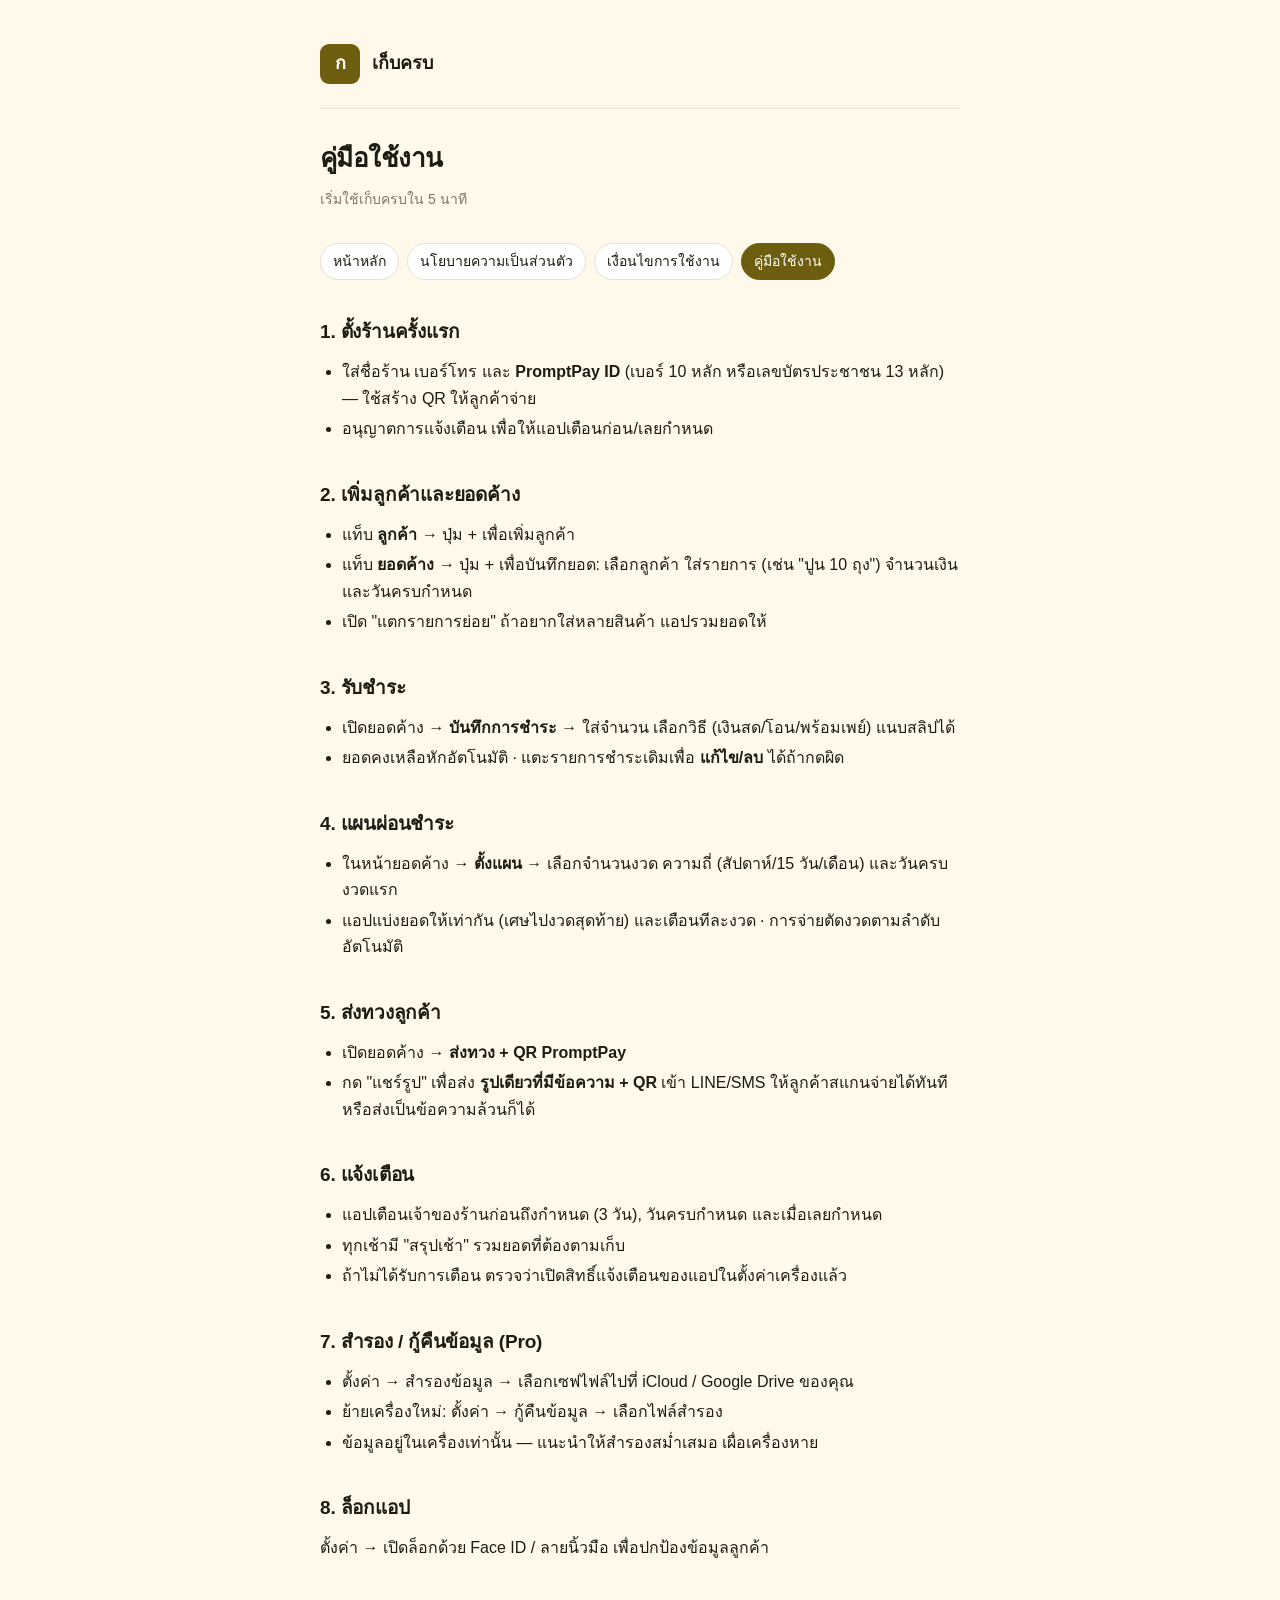
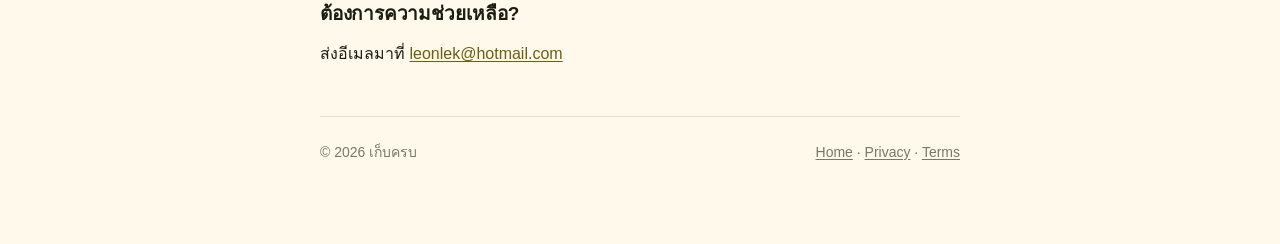
==== help.html @ b0e94117 "เก็บครบ — Privacy policy, Terms of use, and Help docs Co-Authored-By: Claude Fable 5 <noreply@anthro" ====
<!DOCTYPE html>
<html lang="th">
<head>
<meta charset="UTF-8">
<meta name="viewport" content="width=device-width, initial-scale=1">
<title>คู่มือใช้งาน — เก็บครบ</title>
<meta name="description" content="วิธีใช้เก็บครบ — ตั้งร้าน เพิ่มลูกค้า/ยอดค้าง รับชำระ แผนผ่อน ส่งทวง QR PromptPay สำรองข้อมูล">
<link rel="stylesheet" href="_shared.css">
</head>
<body>
<div class="container">

<header>
  <div class="logo">ก</div>
  <div class="name"><a href="./">เก็บครบ</a></div>
</header>

<h1>คู่มือใช้งาน</h1>
<p class="lastUpdated">เริ่มใช้เก็บครบใน 5 นาที</p>

<div class="nav">
  <a href="./">หน้าหลัก</a>
  <a href="privacy.html">นโยบายความเป็นส่วนตัว</a>
  <a href="terms.html">เงื่อนไขการใช้งาน</a>
  <a href="help.html" class="active">คู่มือใช้งาน</a>
</div>

<h2>1. ตั้งร้านครั้งแรก</h2>
<ul>
  <li>ใส่ชื่อร้าน เบอร์โทร และ <strong>PromptPay ID</strong> (เบอร์ 10 หลัก หรือเลขบัตรประชาชน 13 หลัก) — ใช้สร้าง QR ให้ลูกค้าจ่าย</li>
  <li>อนุญาตการแจ้งเตือน เพื่อให้แอปเตือนก่อน/เลยกำหนด</li>
</ul>

<h2>2. เพิ่มลูกค้าและยอดค้าง</h2>
<ul>
  <li>แท็บ <strong>ลูกค้า</strong> → ปุ่ม + เพื่อเพิ่มลูกค้า</li>
  <li>แท็บ <strong>ยอดค้าง</strong> → ปุ่ม + เพื่อบันทึกยอด: เลือกลูกค้า ใส่รายการ (เช่น "ปูน 10 ถุง") จำนวนเงิน และวันครบกำหนด</li>
  <li>เปิด "แตกรายการย่อย" ถ้าอยากใส่หลายสินค้า แอปรวมยอดให้</li>
</ul>

<h2>3. รับชำระ</h2>
<ul>
  <li>เปิดยอดค้าง → <strong>บันทึกการชำระ</strong> → ใส่จำนวน เลือกวิธี (เงินสด/โอน/พร้อมเพย์) แนบสลิปได้</li>
  <li>ยอดคงเหลือหักอัตโนมัติ · แตะรายการชำระเดิมเพื่อ <strong>แก้ไข/ลบ</strong> ได้ถ้ากดผิด</li>
</ul>

<h2>4. แผนผ่อนชำระ</h2>
<ul>
  <li>ในหน้ายอดค้าง → <strong>ตั้งแผน</strong> → เลือกจำนวนงวด ความถี่ (สัปดาห์/15 วัน/เดือน) และวันครบงวดแรก</li>
  <li>แอปแบ่งยอดให้เท่ากัน (เศษไปงวดสุดท้าย) และเตือนทีละงวด · การจ่ายตัดงวดตามลำดับอัตโนมัติ</li>
</ul>

<h2>5. ส่งทวงลูกค้า</h2>
<ul>
  <li>เปิดยอดค้าง → <strong>ส่งทวง + QR PromptPay</strong></li>
  <li>กด "แชร์รูป" เพื่อส่ง <strong>รูปเดียวที่มีข้อความ + QR</strong> เข้า LINE/SMS ให้ลูกค้าสแกนจ่ายได้ทันที หรือส่งเป็นข้อความล้วนก็ได้</li>
</ul>

<h2>6. แจ้งเตือน</h2>
<ul>
  <li>แอปเตือนเจ้าของร้านก่อนถึงกำหนด (3 วัน), วันครบกำหนด และเมื่อเลยกำหนด</li>
  <li>ทุกเช้ามี "สรุปเช้า" รวมยอดที่ต้องตามเก็บ</li>
  <li>ถ้าไม่ได้รับการเตือน ตรวจว่าเปิดสิทธิ์แจ้งเตือนของแอปในตั้งค่าเครื่องแล้ว</li>
</ul>

<h2>7. สำรอง / กู้คืนข้อมูล (Pro)</h2>
<ul>
  <li>ตั้งค่า → สำรองข้อมูล → เลือกเซฟไฟล์ไปที่ iCloud / Google Drive ของคุณ</li>
  <li>ย้ายเครื่องใหม่: ตั้งค่า → กู้คืนข้อมูล → เลือกไฟล์สำรอง</li>
  <li>ข้อมูลอยู่ในเครื่องเท่านั้น — แนะนำให้สำรองสม่ำเสมอ เผื่อเครื่องหาย</li>
</ul>

<h2>8. ล็อกแอป</h2>
<p>ตั้งค่า → เปิดล็อกด้วย Face ID / ลายนิ้วมือ เพื่อปกป้องข้อมูลลูกค้า</p>

<h2>ต้องการความช่วยเหลือ?</h2>
<p>ส่งอีเมลมาที่ <a href="mailto:leonlek@hotmail.com">leonlek@hotmail.com</a></p>

<footer>
  <span>© 2026 เก็บครบ</span>
  <span><a href="./">Home</a> · <a href="privacy.html">Privacy</a> · <a href="terms.html">Terms</a></span>
</footer>

</div>
</body>
</html>
---- _shared.css ----
/* Shared style for all เก็บครบ (Kepkrob) doc pages — kept inline-imported by each
   HTML file so GitHub Pages can serve them without a build step. */

:root {
  --green: #6D5E0F;
  --green-soft: #FBEFC9;
  --text: #1D1C13;
  --muted: #7B7768;
  --border: #E7E0CE;
  --bg: #FFF9EC;
  --max-width: 680px;
}

* { box-sizing: border-box; }

body {
  font-family: -apple-system, BlinkMacSystemFont, "Segoe UI", "SF Pro Text",
               "Noto Sans Thai", "Sukhumvit Set", sans-serif;
  margin: 0;
  padding: 0;
  background: var(--bg);
  color: var(--text);
  line-height: 1.65;
  font-size: 16px;
  -webkit-text-size-adjust: 100%;
}

.container {
  max-width: var(--max-width);
  margin: 0 auto;
  padding: 24px 20px 80px;
}

header {
  display: flex;
  align-items: center;
  gap: 12px;
  padding: 20px 0 24px;
  border-bottom: 1px solid var(--border);
  margin-bottom: 28px;
}

header .logo {
  width: 40px;
  height: 40px;
  background: var(--green);
  border-radius: 9px;
  display: grid;
  place-items: center;
  color: #fff;
  font-weight: 700;
  font-size: 18px;
}

header .name {
  font-weight: 700;
  font-size: 18px;
  color: var(--text);
}

header .name a {
  color: inherit;
  text-decoration: none;
}

h1 {
  font-size: 26px;
  font-weight: 700;
  margin: 0 0 8px;
  letter-spacing: -0.02em;
}

.lastUpdated {
  color: var(--muted);
  font-size: 14px;
  margin: 0 0 32px;
}

h2 {
  font-size: 19px;
  font-weight: 700;
  margin: 36px 0 12px;
  letter-spacing: -0.01em;
}

h3 {
  font-size: 16px;
  font-weight: 600;
  margin: 24px 0 8px;
  color: var(--text);
}

p, ul, ol {
  margin: 0 0 14px;
}

ul, ol {
  padding-left: 22px;
}

li {
  margin: 4px 0;
}

a {
  color: var(--green);
  text-decoration: underline;
  text-underline-offset: 2px;
}

strong { font-weight: 700; }

code, .mono {
  font-family: ui-monospace, "SF Mono", Menlo, monospace;
  font-size: 14px;
  background: var(--green-soft);
  padding: 1px 6px;
  border-radius: 4px;
}

.callout {
  background: var(--green-soft);
  border-left: 3px solid var(--green);
  padding: 14px 16px;
  border-radius: 8px;
  margin: 20px 0;
  font-size: 15px;
}

.callout strong { color: var(--green); }

table {
  width: 100%;
  border-collapse: collapse;
  margin: 16px 0 24px;
  font-size: 15px;
}

th, td {
  text-align: left;
  padding: 10px 12px;
  border-bottom: 1px solid var(--border);
  vertical-align: top;
}

th {
  background: var(--green-soft);
  font-weight: 700;
  color: var(--text);
}

footer {
  margin-top: 48px;
  padding-top: 24px;
  border-top: 1px solid var(--border);
  color: var(--muted);
  font-size: 14px;
  display: flex;
  justify-content: space-between;
  flex-wrap: wrap;
  gap: 12px;
}

footer a { color: var(--muted); }

.nav {
  display: flex;
  flex-wrap: wrap;
  gap: 8px;
  margin: 0 0 24px;
}

.nav a {
  display: inline-block;
  padding: 6px 12px;
  background: #fff;
  border: 1px solid var(--border);
  border-radius: 999px;
  text-decoration: none;
  color: var(--text);
  font-size: 14px;
  font-weight: 500;
}

.nav a.active {
  background: var(--green);
  border-color: var(--green);
  color: #fff;
}

@media (prefers-color-scheme: dark) {
  :root {
    --green: #E4C65A;
    --green-soft: #3A320F;
    --text: #E8E3D4;
    --muted: #A39C87;
    --border: #34301F;
    --bg: #14120A;
  }
  header .logo { background: var(--green); color: #14120A; }
  .nav a { background: #201D10; }
  .nav a.active { color: #14120A; }
  code, .mono { color: var(--text); }
}
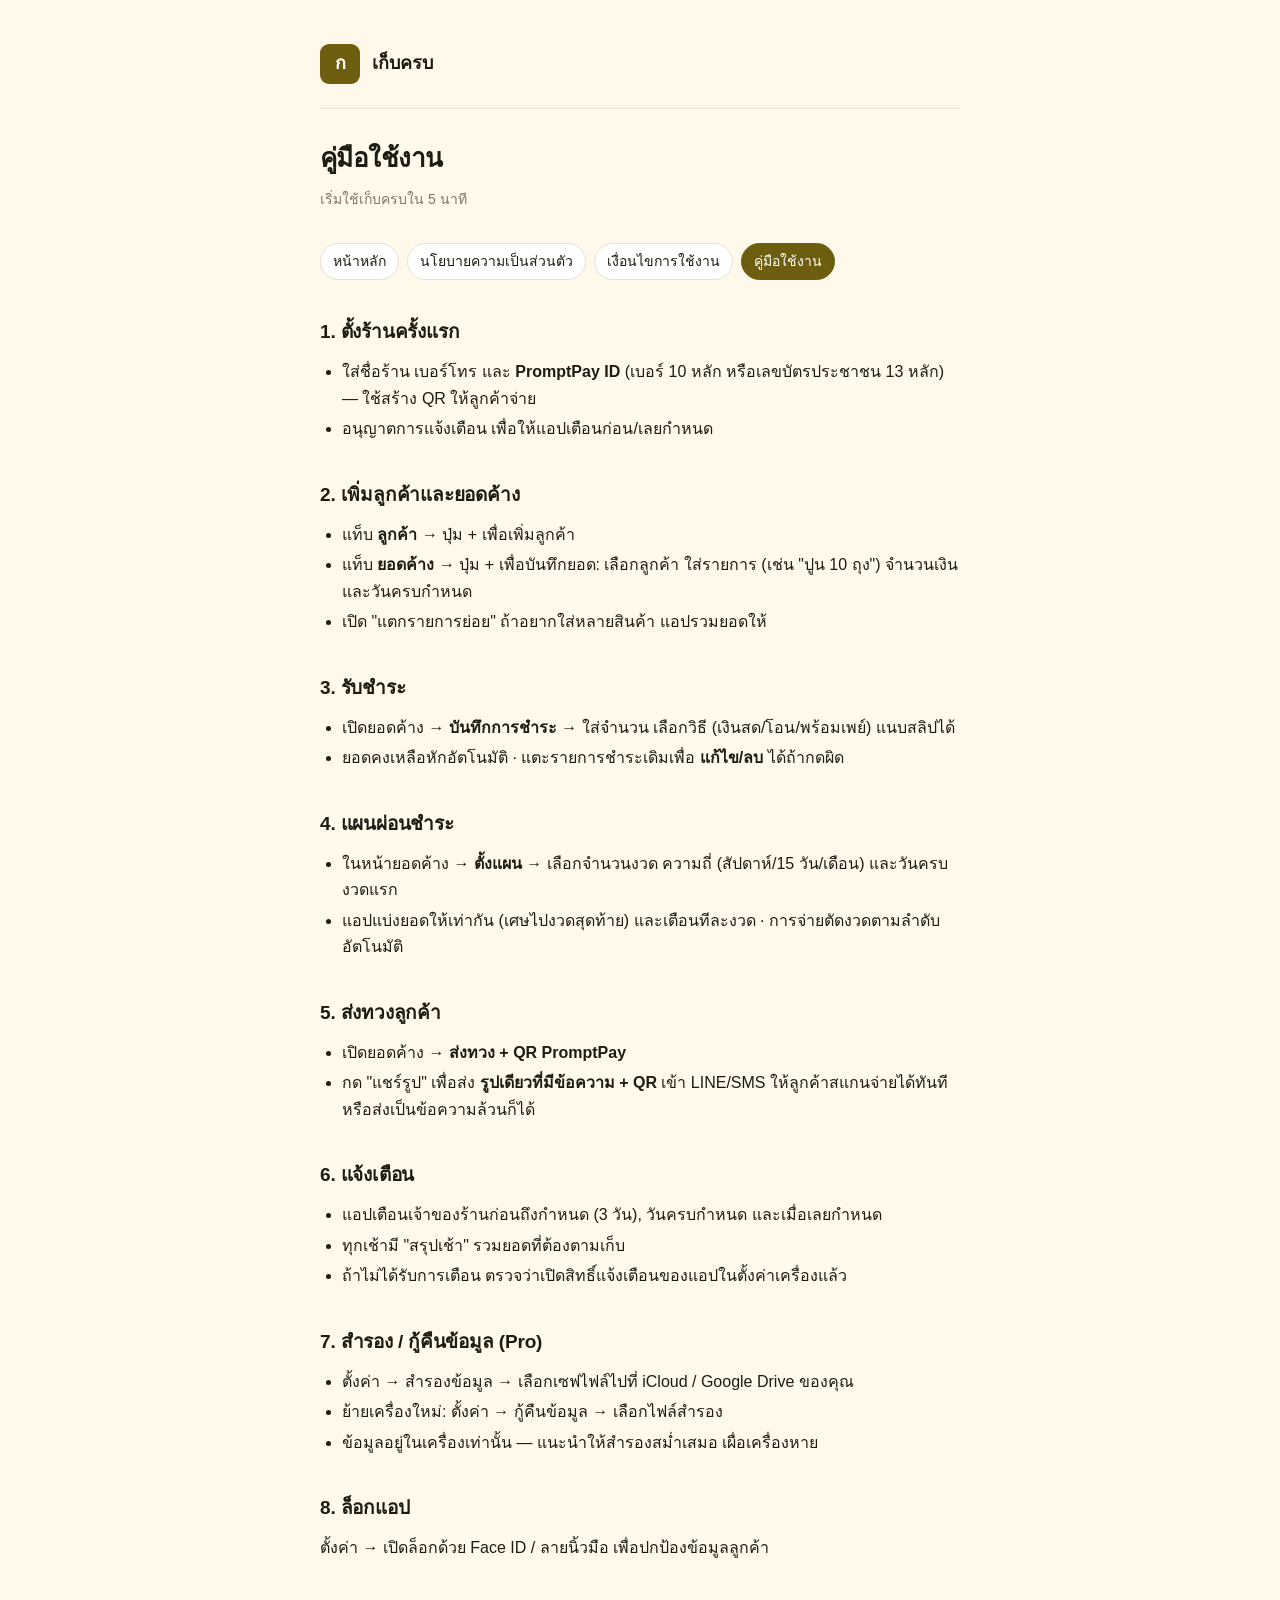
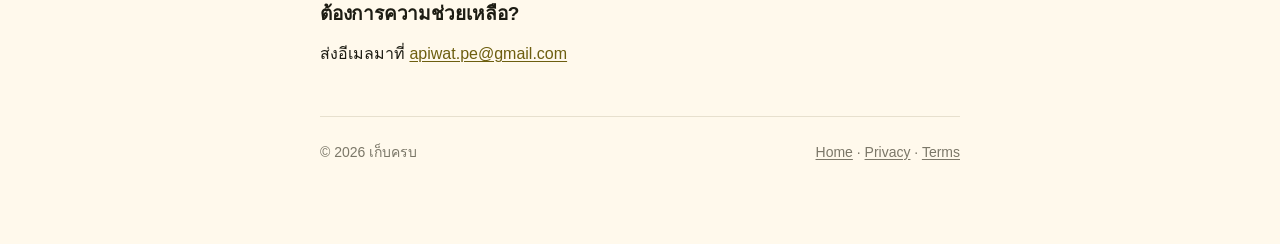
==== commit acb80ca6: "ระบุผู้พัฒนา Apiwat Pengjam + อีเมลติดต่อ apiwat.pe@gmail.com Co-Authored-By: Claude Fable 5 <norepl" ====
--- a/help.html
+++ b/help.html
@@ -74,7 +74,7 @@
 <p>ตั้งค่า → เปิดล็อกด้วย Face ID / ลายนิ้วมือ เพื่อปกป้องข้อมูลลูกค้า</p>
 
 <h2>ต้องการความช่วยเหลือ?</h2>
-<p>ส่งอีเมลมาที่ <a href="mailto:leonlek@hotmail.com">leonlek@hotmail.com</a></p>
+<p>ส่งอีเมลมาที่ <a href="mailto:apiwat.pe@gmail.com">apiwat.pe@gmail.com</a></p>
 
 <footer>
   <span>© 2026 เก็บครบ</span>
